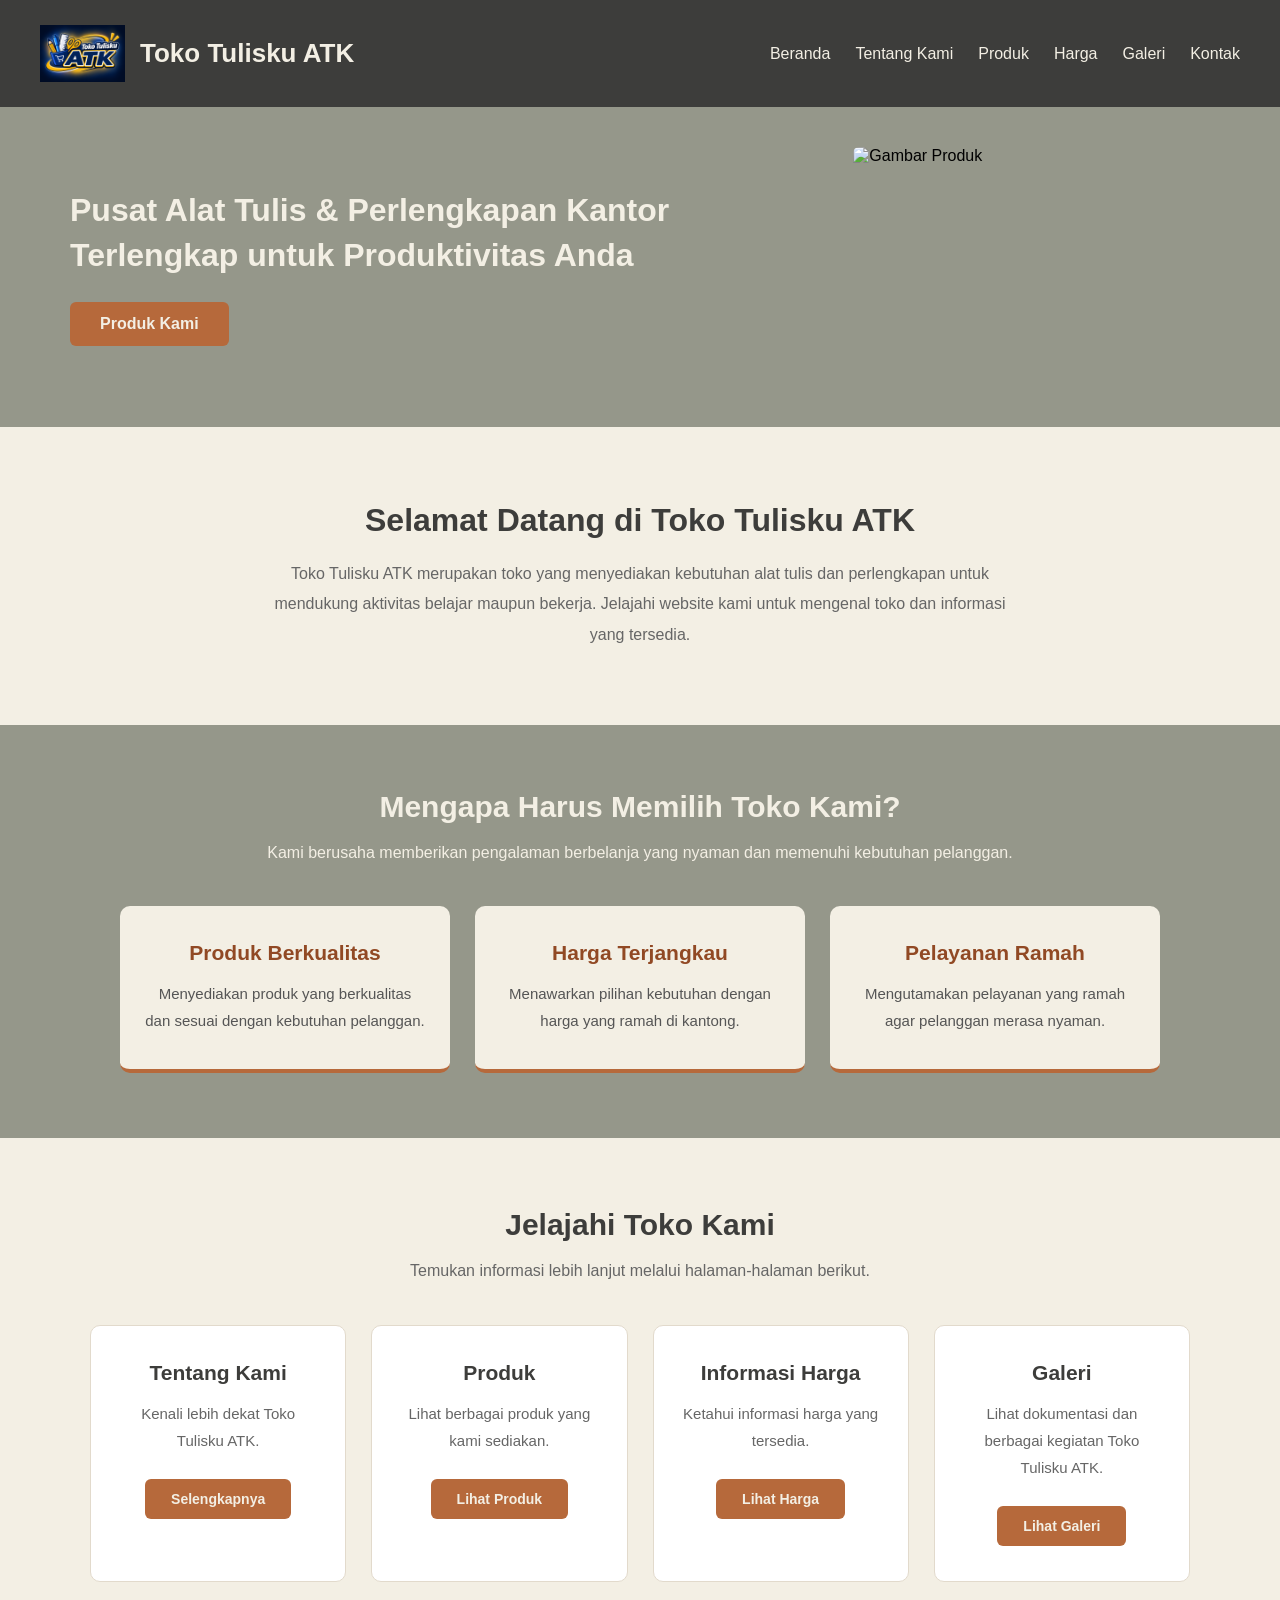
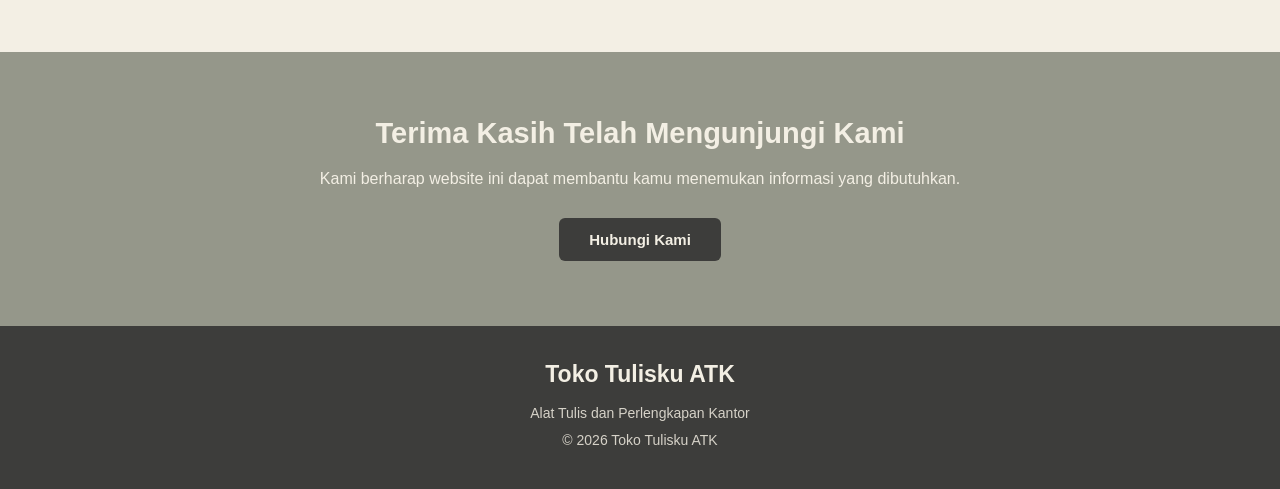
==== index.html @ 3a74c542 "feat:adding a homepage" ====
<!DOCTYPE html>
<html lang="en">
<head>
    <meta charset="UTF-8">
    <meta name="viewport" content="width=device-width, initial-scale=1.0">
    <title>Beranda</title>
    <link href="./styles/global.css" rel="stylesheet">
    <link href="./styles/index.css" rel="stylesheet">
</head>
<body>
    <header>
        <nav class="header">
            <a href="index.html" class="logo">
                <img src="./assets/images/logo/logo.png" alt="Logo ATK Store">
            </a>
            <h1 class="header-judul">Toko Tulisku ATK</h1>
            <ul class="header-link">
                <li><a href="index.html">Beranda</a></li>
                <li><a href="pages/about.html">Tentang Kami</a></li>
                <li><a href="pages/products.html">Produk</a></li>
                <li><a href="pages/pricing.html">Harga</a></li>
                <li><a href="pages/gallery.html">Galeri</a></li>
                <li><a href="pages/contact.html">Kontak</a></li>
            </ul>
        </nav>

        <nav class="header2">
            <div class="header2-isi">
            <p>Pusat Alat Tulis & Perlengkapan Kantor Terlengkap untuk Produktivitas Anda</p>
            <a href="pages/products.html">Produk Kami</a>
            </div>
            <div class="header2-gambar">
                <img src="assets/images/hero/image-product-header2" alt="Gambar Produk">
            </div>
        </nav>
    </header>

<main>
    <section class="sambutan">
        <h2>Selamat Datang di Toko Tulisku ATK</h2>
        <p>
            Toko Tulisku ATK merupakan toko yang menyediakan
            kebutuhan alat tulis dan perlengkapan untuk
            mendukung aktivitas belajar maupun bekerja.
            Jelajahi website kami untuk mengenal toko
            dan informasi yang tersedia.
        </p>
    </section>

    <section class="mengapa-kami">
        <h2>Mengapa Harus Memilih Toko Kami?</h2>
        <p>Kami berusaha memberikan pengalaman berbelanja yang nyaman dan memenuhi kebutuhan pelanggan.</p>
        <div class="mengapa-container">
            <div class="mengapa-card">
                <h3>Produk Berkualitas</h3>
                <p>Menyediakan produk yang berkualitas dan sesuai dengan kebutuhan pelanggan.</p>
            </div>
            <div class="mengapa-card">
                <h3>Harga Terjangkau</h3>
                <p>Menawarkan pilihan kebutuhan dengan harga yang ramah di kantong.</p>
            </div>
            <div class="mengapa-card">
                <h3>Pelayanan Ramah</h3>
                <p>Mengutamakan pelayanan yang ramah agar pelanggan merasa nyaman.</p>
            </div>
        </div>
    </section>

    <section class="jelajahi">
        <h2>Jelajahi Toko Kami</h2>
        <p>Temukan informasi lebih lanjut melalui halaman-halaman berikut.</p>
        <div class="jelajahi-container">
            <div class="jelajahi-card">
                <h3>Tentang Kami</h3>
                <p>Kenali lebih dekat Toko Tulisku ATK.</p>
                <a href="pages/about.html">Selengkapnya</a>
            </div>
            <div class="jelajahi-card">
                <h3>Produk</h3>
                <p>Lihat berbagai produk yang kami sediakan.</p>
                <a href="pages/products.html">Lihat Produk</a>
            </div>
            <div class="jelajahi-card">
                <h3>Informasi Harga</h3>
                <p>Ketahui informasi harga yang tersedia.</p>
                <a href="pages/pricing.html">Lihat Harga</a>
            </div>
            <div class="jelajahi-card">
                <h3>Galeri</h3>
                <p>Lihat dokumentasi dan berbagai kegiatan Toko Tulisku ATK.</p>
                <a href="pages/gallery.html">Lihat Galeri</a>
            </div>
        </div>
    </section>

    <section class="ajakan">
        <h2>Terima Kasih Telah Mengunjungi Kami</h2>
        <p>Kami berharap website ini dapat membantu kamu menemukan informasi yang dibutuhkan.</p>
        <a href="pages/contact.html">Hubungi Kami</a>
    </section>
</main>

<footer>
    <h3>Toko Tulisku ATK</h3>
    <p>Alat Tulis dan Perlengkapan Kantor</p>
    <p>© 2026 Toko Tulisku ATK</p>
</footer>

</body>
</html>
---- styles/global.css ----
* {
    margin: 0;
    padding: 0;
    box-sizing: border-box;
}
body {
    font-family: Arial, sans-serif;
    background-color: #f3efe4;
    padding-top: 107px;
}
.header {
    background-color: #3d3d3b;
    height: 107px;
    padding: 0 40px;
    display: flex;
    align-items: center;
    justify-content: space-between;
    position: fixed;
    top: 0;
    left: 0;
    width: 100%;
    z-index: 1000;
}
.logo img {
    width: 85px;
    height: auto;
    display: block;
}
.header-judul {
    color: #f3efe4;
    font-size: 26px;
    margin-left: 15px;
    margin-right: auto;
}
.header-link {
    display: flex;
    align-items: center;
    list-style: none;
    gap: 25px;
}
.header-link li a {
    color: #f3efe4;
    text-decoration: none;
    font-size: 16px;
    transition: 0.3s;
}
.header-link li a:hover {
    color: #c4aa8f;
}
.header2 {
    background-color: #95978a;
    min-height: 320px;
    padding: 40px;
    margin-top: 0;
    display: grid;
    grid-template-columns: 2fr 1fr;
    align-items: center;
    gap: 40px;
}
.header2-isi {
    display: flex;
    flex-direction: column;
    align-items: flex-start;
    justify-content: center;
    gap: 25px;
    padding-left: 30px;
}
.header2-isi p {
    color: #f3efe4;
    font-size: 32px;
    font-weight: bold;
    line-height: 1.4;
    max-width: 650px;
    text-align: left;
}
.header2-isi a {
    background-color: #b6693b;
    color: #f3efe4;
    text-decoration: none;
    padding: 13px 30px;
    border-radius: 6px;
    font-size: 16px;
    font-weight: bold;
    transition: 0.3s;
}
.header2-isi a:hover {
    background-color: #914924;
}
.header2-gambar {
    width: 100%;
    height: 240px;
    overflow: hidden;
    border-radius: 6px;
}
.header2-gambar img {
    width: 100%;
    height: 100%;
    object-fit: cover;
    display: block;
}
footer {
    background-color: #3d3d3b;
    color: #f3efe4;
    text-align: center;
    padding: 35px 20px;
}
footer h3 {
    font-size: 23px;
    margin-bottom: 12px;
}
footer p {
    font-size: 14px;
    line-height: 1.9;
    color: #d6d2c8;
}
---- styles/index.css ----
.sambutan {
    padding: 75px 40px;
    text-align: center;
    background-color: #f3efe4;
}
.sambutan h2 {
    color: #3d3d3b;
    font-size: 32px;
    margin-bottom: 20px;
}
.sambutan p {
    color: #666;
    font-size: 16px;
    line-height: 1.9;
    max-width: 750px;
    margin: 0 auto;
}
.mengapa-kami {
    padding: 65px 40px;
    text-align: center;
    background-color: #95978a;
}
.mengapa-kami h2 {
    color: #f3efe4;
    font-size: 30px;
    margin-bottom: 15px;
}
.mengapa-kami > p {
    color: #f3efe4;
    font-size: 16px;
    line-height: 1.7;
    margin-bottom: 40px;
}
.mengapa-container {
    display: flex;
    justify-content: center;
    gap: 25px;
    max-width: 1100px;
    margin: 0 auto;
}
.mengapa-card {
    background-color: #f3efe4;
    padding: 35px 25px;
    border-radius: 10px;
    flex: 1;
    max-width: 330px;
    transition: all 0.3s ease;
    border-bottom: 4px solid #b6693b;
}
.mengapa-card:hover {
    transform: translateY(-7px);
    box-shadow: 0 10px 20px rgba(0, 0, 0, 0.12);
}
.mengapa-card h3 {
    color: #914924;
    font-size: 21px;
    margin-bottom: 15px;
}
.mengapa-card p {
    color: #555;
    font-size: 15px;
    line-height: 1.8;
}
.jelajahi {
    padding: 70px 40px;
    text-align: center;
    background-color: #f3efe4;
}
.jelajahi h2 {
    color: #3d3d3b;
    font-size: 30px;
    margin-bottom: 15px;
}
.jelajahi > p {
    color: #666;
    font-size: 16px;
    margin-bottom: 40px;
    line-height: 1.7;
}
.jelajahi-container {
    display: flex;
    justify-content: center;
    gap: 25px;
    max-width: 1100px;
    margin: 0 auto;
}
.jelajahi-card {
    background-color: #ffffff;
    padding: 35px 25px;
    border-radius: 10px;
    flex: 1;
    max-width: 330px;
    transition: all 0.3s ease;
    border: 1px solid #e2dacc;
}
.jelajahi-card:hover {
    transform: translateY(-7px);
    box-shadow: 0 10px 20px rgba(0, 0, 0, 0.1);
}
.jelajahi-card h3 {
    color: #3d3d3b;
    font-size: 21px;
    margin-bottom: 15px;
}
.jelajahi-card p {
    color: #666;
    font-size: 15px;
    line-height: 1.8;
    margin-bottom: 25px;
}
.jelajahi-card a {
    display: inline-block;
    background-color: #b6693b;
    color: #f3efe4;
    text-decoration: none;
    padding: 12px 26px;
    border-radius: 6px;
    font-size: 14px;
    font-weight: bold;
    transition: all 0.3s ease;
}
.jelajahi-card a:hover {
    background-color: #914924;
    transform: translateY(-2px);
}
.ajakan {
    padding: 65px 40px;
    text-align: center;
    background-color: #95978a;
}
.ajakan h2 {
    color: #f3efe4;
    font-size: 29px;
    margin-bottom: 15px;
}
.ajakan p {
    color: #f3efe4;
    font-size: 16px;
    line-height: 1.8;
    margin-bottom: 25px;
}
.ajakan a {
    display: inline-block;
    background-color: #3d3d3b;
    color: #f3efe4;
    text-decoration: none;
    padding: 13px 30px;
    border-radius: 6px;
    font-size: 15px;
    font-weight: bold;
    transition: all 0.3s ease;
}
.ajakan a:hover {
    background-color: #914924;
}
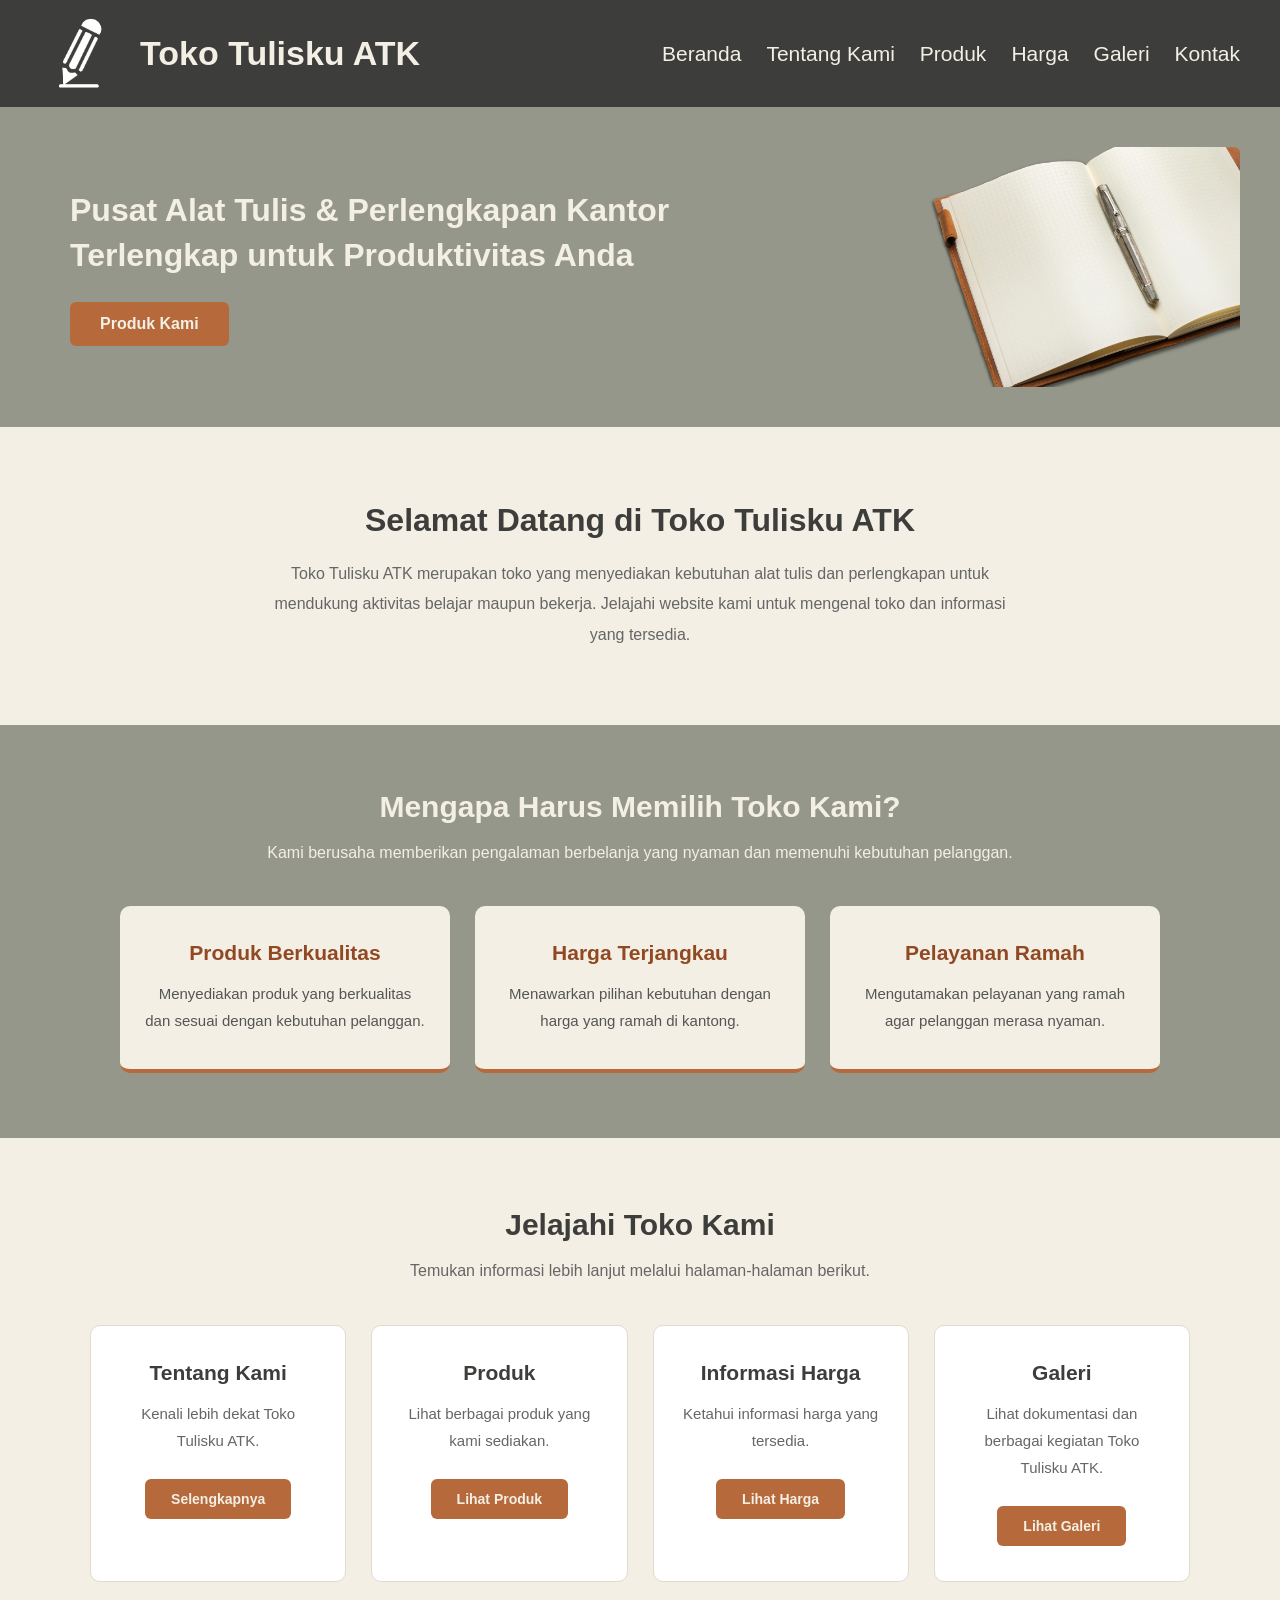
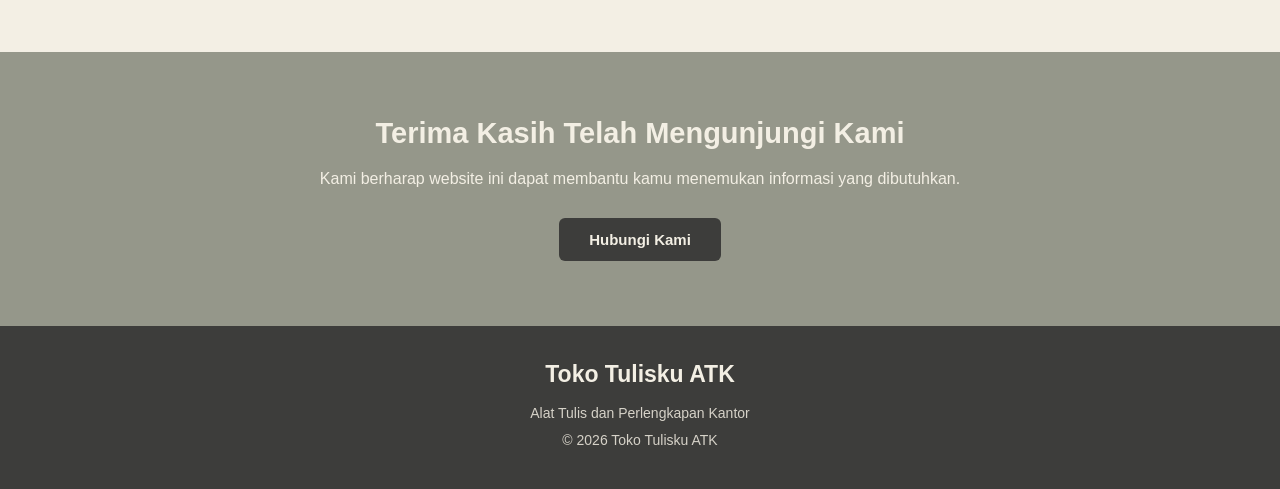
==== commit c51819f0: ":feat:modify logo and add image" ====
--- a/index.html
+++ b/index.html
@@ -30,7 +30,7 @@
             <a href="pages/products.html">Produk Kami</a>
             </div>
             <div class="header2-gambar">
-                <img src="assets/images/hero/image-product-header2" alt="Gambar Produk">
+                <img src="assets/images/hero/image-product-header2.png" alt="Gambar Produk">
             </div>
         </nav>
     </header>
--- a/styles/global.css
+++ b/styles/global.css
@@ -28,7 +28,7 @@
 }
 .header-judul {
     color: #f3efe4;
-    font-size: 26px;
+    font-size: 34px;
     margin-left: 15px;
     margin-right: auto;
 }
@@ -41,7 +41,7 @@
 .header-link li a {
     color: #f3efe4;
     text-decoration: none;
-    font-size: 16px;
+    font-size: 21px;
     transition: 0.3s;
 }
 .header-link li a:hover {
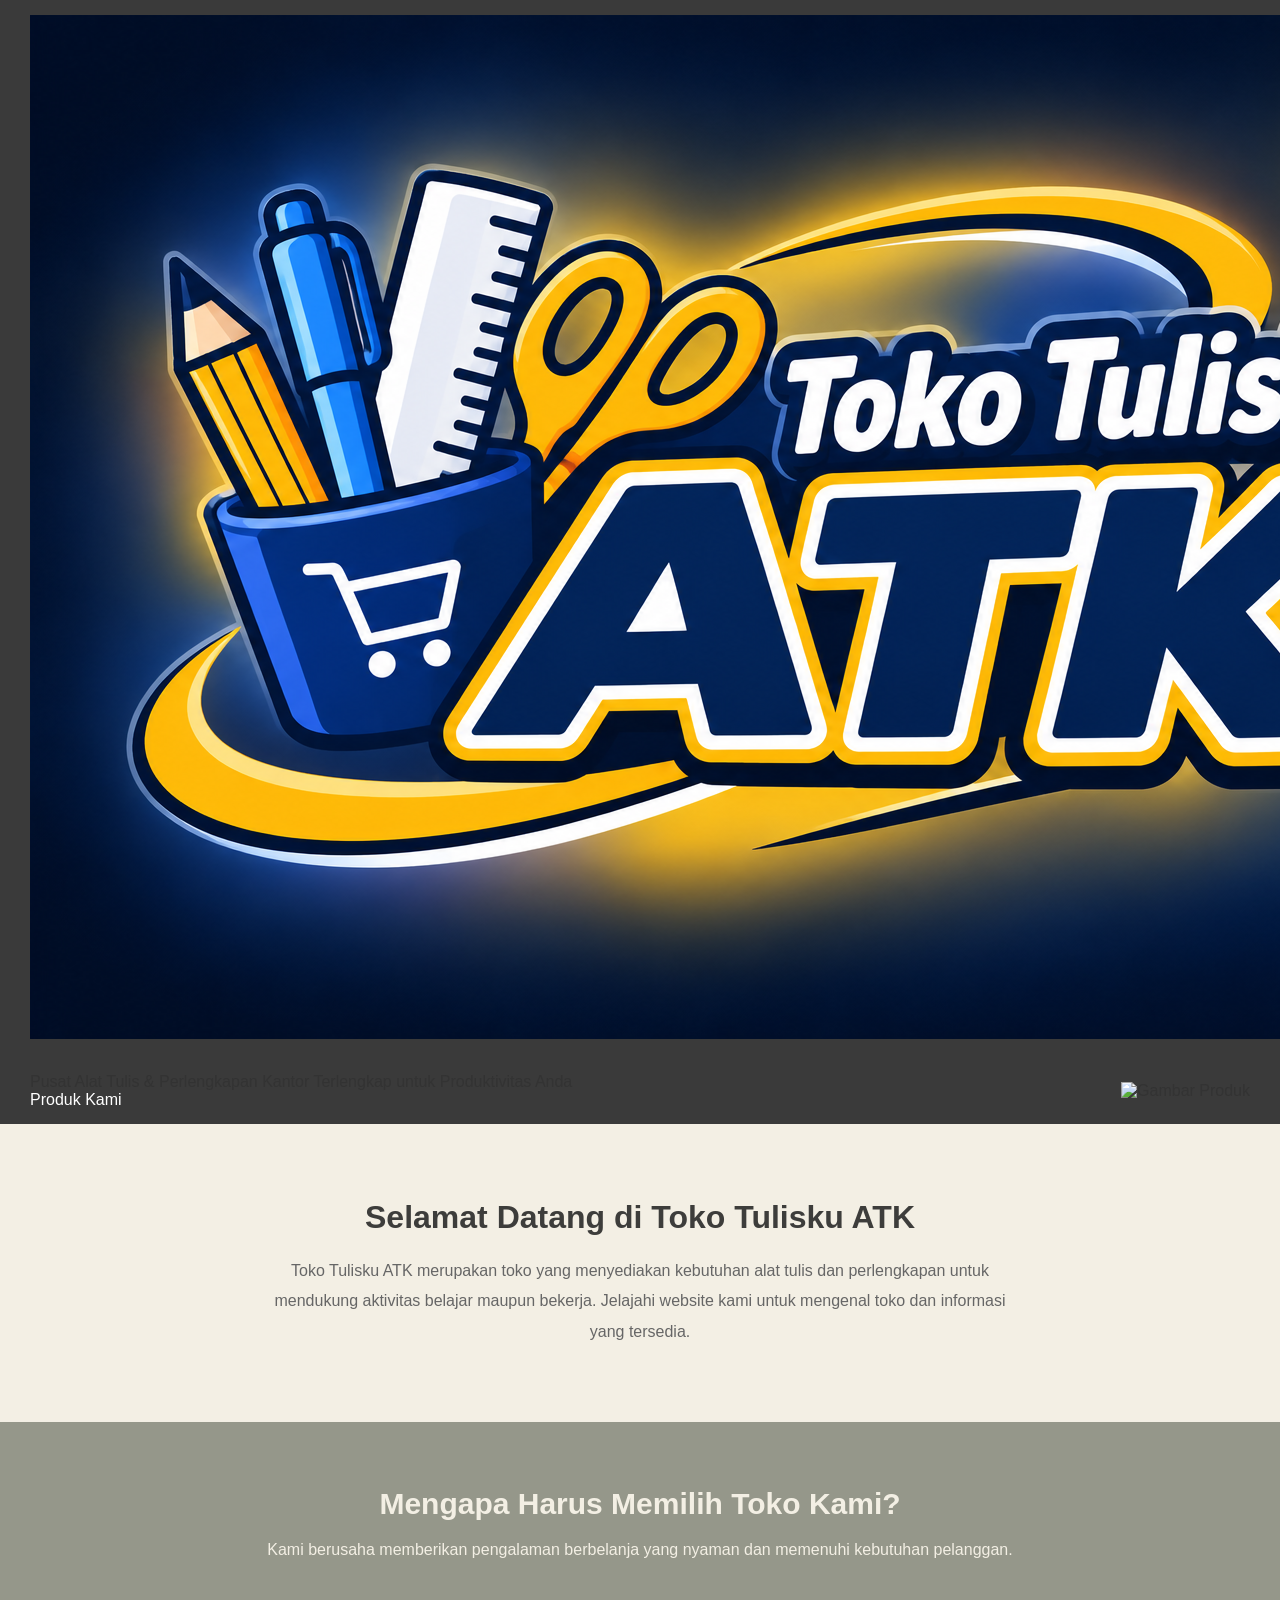
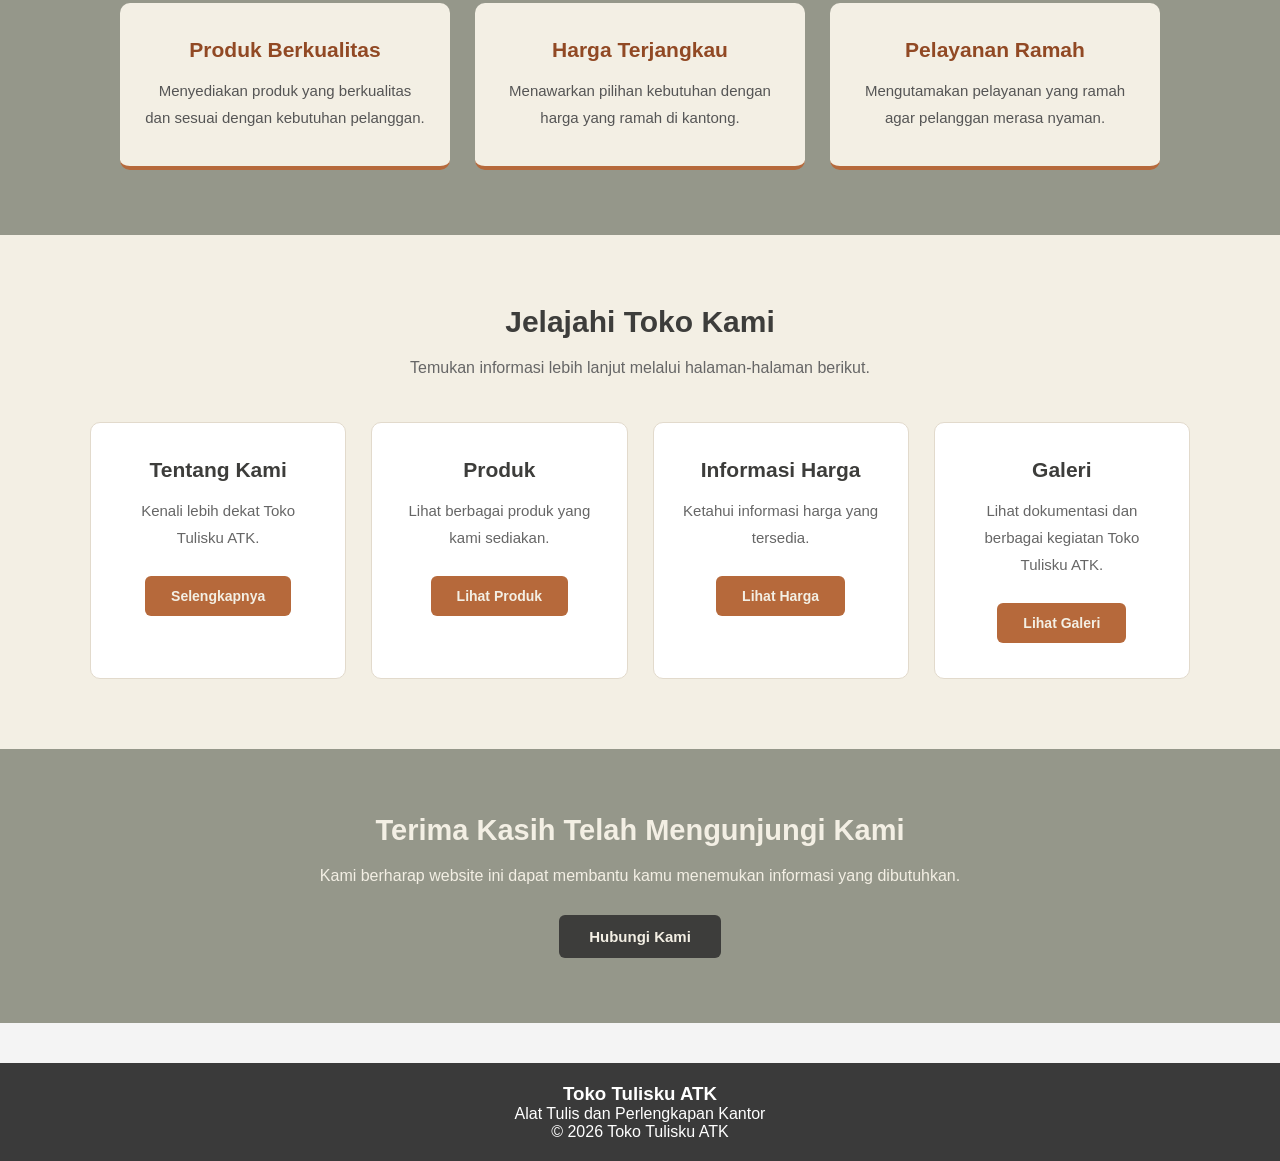
==== commit d1417d15: "Merge branch 'main' into fiona/implement-about" ====
--- a/index.html
+++ b/index.html
@@ -30,7 +30,7 @@
             <a href="pages/products.html">Produk Kami</a>
             </div>
             <div class="header2-gambar">
-                <img src="assets/images/hero/image-product-header2.png" alt="Gambar Produk">
+                <img src="assets/images/hero/image-product-header2" alt="Gambar Produk">
             </div>
         </nav>
     </header>
--- a/styles/global.css
+++ b/styles/global.css
@@ -1,115 +1,66 @@
+/* Reset dasar */
 * {
-    margin: 0;
-    padding: 0;
-    box-sizing: border-box;
+  margin: 0;
+  padding: 0;
+  box-sizing: border-box;
 }
+
+/* Body */
 body {
-    font-family: Arial, sans-serif;
-    background-color: #f3efe4;
-    padding-top: 107px;
+  font-family: Arial, sans-serif;
+  background-color: #f4f4f4;
+  color: #333;
 }
-.header {
-    background-color: #3d3d3b;
-    height: 107px;
-    padding: 0 40px;
-    display: flex;
-    align-items: center;
-    justify-content: space-between;
-    position: fixed;
-    top: 0;
-    left: 0;
-    width: 100%;
-    z-index: 1000;
+
+/* Navbar */
+nav {
+  background-color: #3a3a3a;
+
+  display: flex;
+  justify-content: space-between;
+  align-items: center;
+
+  padding: 15px 30px;
 }
-.logo img {
-    width: 85px;
-    height: auto;
-    display: block;
+
+/* Judul logo */
+nav h2 {
+  color: white;
 }
-.header-judul {
-    color: #f3efe4;
-    font-size: 34px;
-    margin-left: 15px;
-    margin-right: auto;
+
+/* Menu */
+nav ul {
+  display: flex;
+  list-style: none;
+  gap: 20px;
 }
-.header-link {
-    display: flex;
-    align-items: center;
-    list-style: none;
-    gap: 25px;
+
+/* Link */
+nav a {
+  color: white;
+  text-decoration: none;
 }
-.header-link li a {
-    color: #f3efe4;
-    text-decoration: none;
-    font-size: 21px;
-    transition: 0.3s;
+
+nav a:hover {
+  color: orange;
 }
-.header-link li a:hover {
-    color: #c4aa8f;
+
+/* Footer */
+footer {
+  background-color: #3a3a3a;
+  color: white;
+  text-align: center;
+  padding: 20px;
+  margin-top: 40px;
 }
-.header2 {
-    background-color: #95978a;
-    min-height: 320px;
-    padding: 40px;
-    margin-top: 0;
-    display: grid;
-    grid-template-columns: 2fr 1fr;
-    align-items: center;
-    gap: 40px;
+.logo-brand {
+  display: flex;
+  align-items: center;
+  gap: 10px;
 }
-.header2-isi {
-    display: flex;
-    flex-direction: column;
-    align-items: flex-start;
-    justify-content: center;
-    gap: 25px;
-    padding-left: 30px;
+
+.logo-brand img {
+  width: 40px;
+  height: 40px;
+  object-fit: contain;
 }
-.header2-isi p {
-    color: #f3efe4;
-    font-size: 32px;
-    font-weight: bold;
-    line-height: 1.4;
-    max-width: 650px;
-    text-align: left;
-}
-.header2-isi a {
-    background-color: #b6693b;
-    color: #f3efe4;
-    text-decoration: none;
-    padding: 13px 30px;
-    border-radius: 6px;
-    font-size: 16px;
-    font-weight: bold;
-    transition: 0.3s;
-}
-.header2-isi a:hover {
-    background-color: #914924;
-}
-.header2-gambar {
-    width: 100%;
-    height: 240px;
-    overflow: hidden;
-    border-radius: 6px;
-}
-.header2-gambar img {
-    width: 100%;
-    height: 100%;
-    object-fit: cover;
-    display: block;
-}
-footer {
-    background-color: #3d3d3b;
-    color: #f3efe4;
-    text-align: center;
-    padding: 35px 20px;
-}
-footer h3 {
-    font-size: 23px;
-    margin-bottom: 12px;
-}
-footer p {
-    font-size: 14px;
-    line-height: 1.9;
-    color: #d6d2c8;
-}
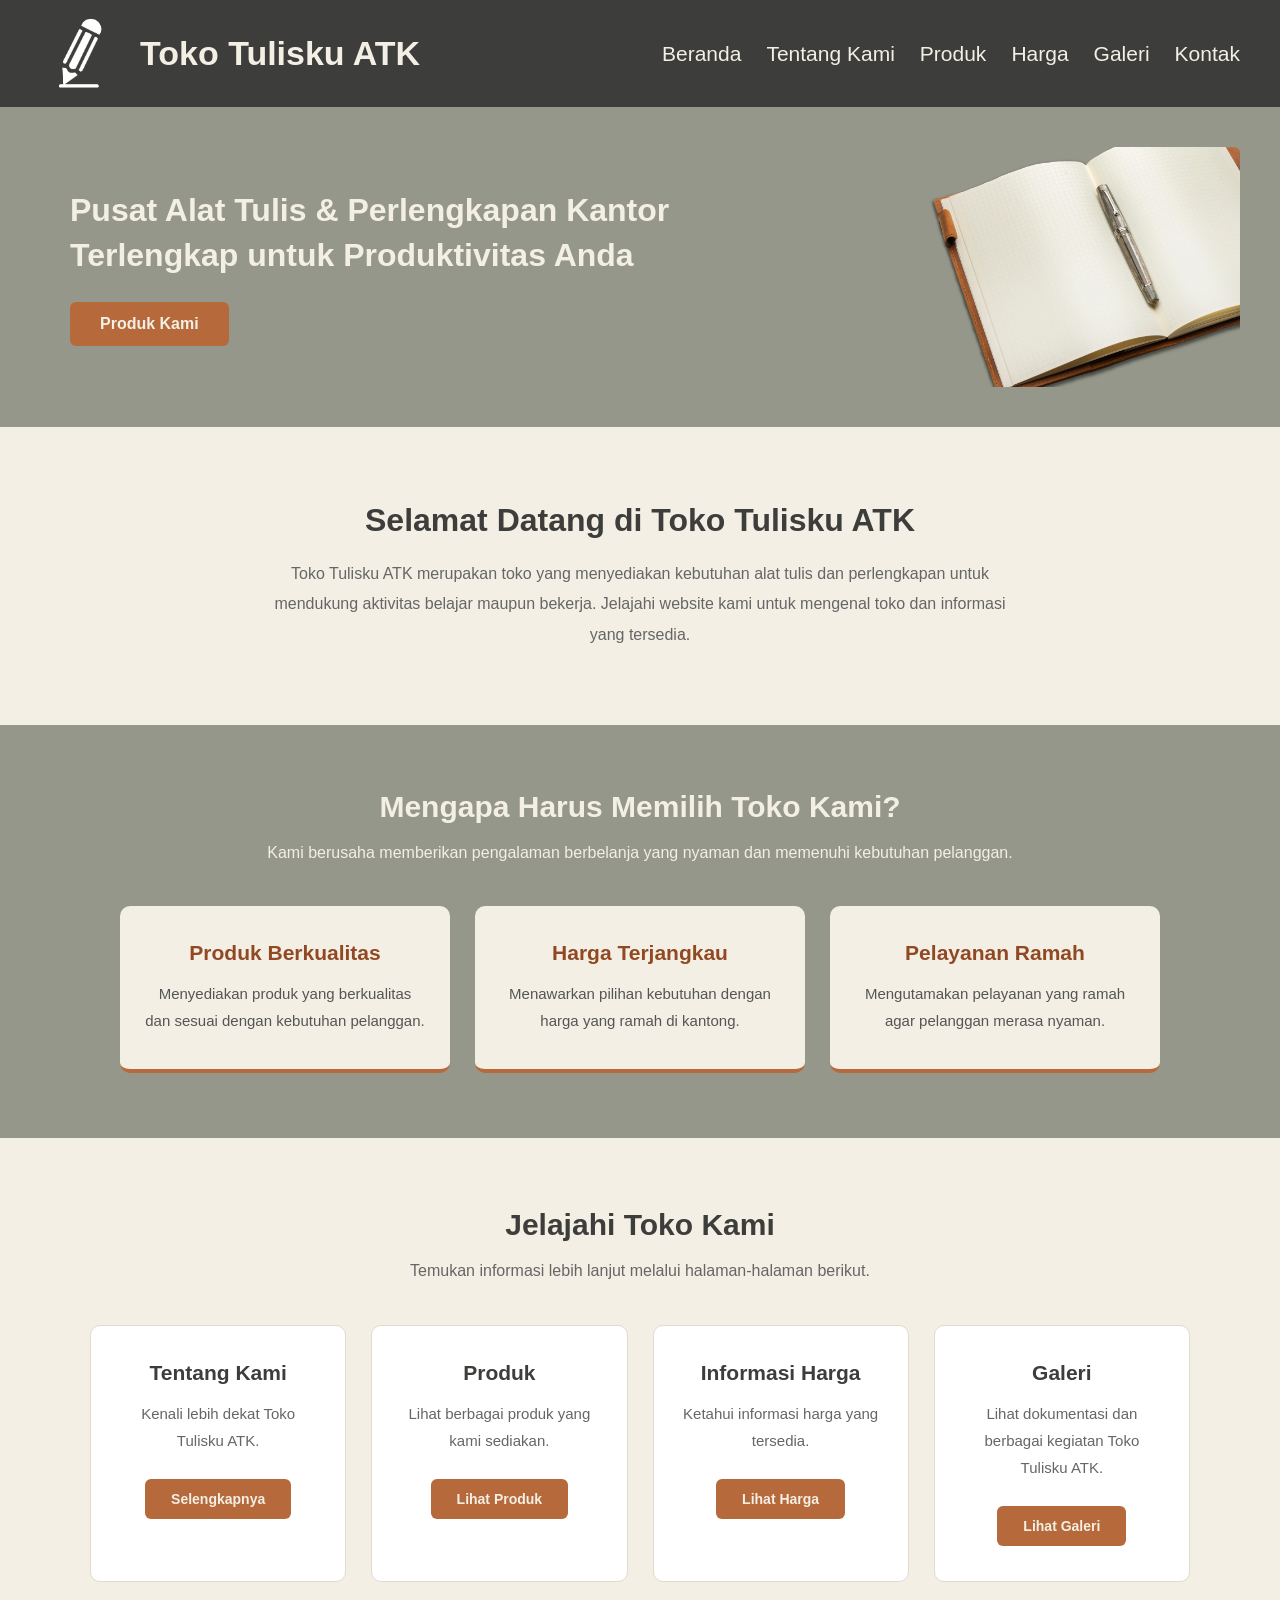
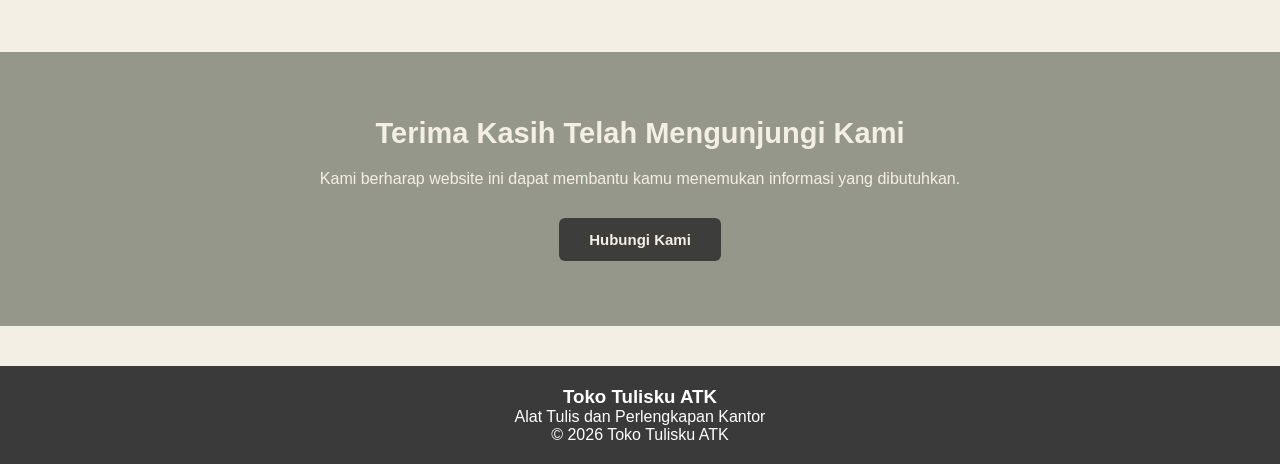
==== commit a0925ed1: "Merge pull request #5 from Noel1277/immanuel/implement-homepage :feat:modify logo and add image" ====
--- a/index.html
+++ b/index.html
@@ -30,7 +30,7 @@
             <a href="pages/products.html">Produk Kami</a>
             </div>
             <div class="header2-gambar">
-                <img src="assets/images/hero/image-product-header2" alt="Gambar Produk">
+                <img src="assets/images/hero/image-product-header2.png" alt="Gambar Produk">
             </div>
         </nav>
     </header>
--- a/styles/global.css
+++ b/styles/global.css
@@ -7,45 +7,100 @@
 
 /* Body */
 body {
-  font-family: Arial, sans-serif;
-  background-color: #f4f4f4;
-  color: #333;
+    font-family: Arial, sans-serif;
+    background-color: #f3efe4;
+    padding-top: 107px;
 }
-
-/* Navbar */
-nav {
-  background-color: #3a3a3a;
-
-  display: flex;
-  justify-content: space-between;
-  align-items: center;
-
-  padding: 15px 30px;
+.header {
+    background-color: #3d3d3b;
+    height: 107px;
+    padding: 0 40px;
+    display: flex;
+    align-items: center;
+    justify-content: space-between;
+    position: fixed;
+    top: 0;
+    left: 0;
+    width: 100%;
+    z-index: 1000;
 }
-
-/* Judul logo */
-nav h2 {
-  color: white;
+.logo img {
+    width: 85px;
+    height: auto;
+    display: block;
 }
-
-/* Menu */
-nav ul {
-  display: flex;
-  list-style: none;
-  gap: 20px;
+.header-judul {
+    color: #f3efe4;
+    font-size: 34px;
+    margin-left: 15px;
+    margin-right: auto;
 }
-
-/* Link */
-nav a {
-  color: white;
-  text-decoration: none;
+.header-link {
+    display: flex;
+    align-items: center;
+    list-style: none;
+    gap: 25px;
 }
-
-nav a:hover {
-  color: orange;
+.header-link li a {
+    color: #f3efe4;
+    text-decoration: none;
+    font-size: 21px;
+    transition: 0.3s;
 }
-
-/* Footer */
+.header-link li a:hover {
+    color: #c4aa8f;
+}
+.header2 {
+    background-color: #95978a;
+    min-height: 320px;
+    padding: 40px;
+    margin-top: 0;
+    display: grid;
+    grid-template-columns: 2fr 1fr;
+    align-items: center;
+    gap: 40px;
+}
+.header2-isi {
+    display: flex;
+    flex-direction: column;
+    align-items: flex-start;
+    justify-content: center;
+    gap: 25px;
+    padding-left: 30px;
+}
+.header2-isi p {
+    color: #f3efe4;
+    font-size: 32px;
+    font-weight: bold;
+    line-height: 1.4;
+    max-width: 650px;
+    text-align: left;
+}
+.header2-isi a {
+    background-color: #b6693b;
+    color: #f3efe4;
+    text-decoration: none;
+    padding: 13px 30px;
+    border-radius: 6px;
+    font-size: 16px;
+    font-weight: bold;
+    transition: 0.3s;
+}
+.header2-isi a:hover {
+    background-color: #914924;
+}
+.header2-gambar {
+    width: 100%;
+    height: 240px;
+    overflow: hidden;
+    border-radius: 6px;
+}
+.header2-gambar img {
+    width: 100%;
+    height: 100%;
+    object-fit: cover;
+    display: block;
+}
 footer {
   background-color: #3a3a3a;
   color: white;
